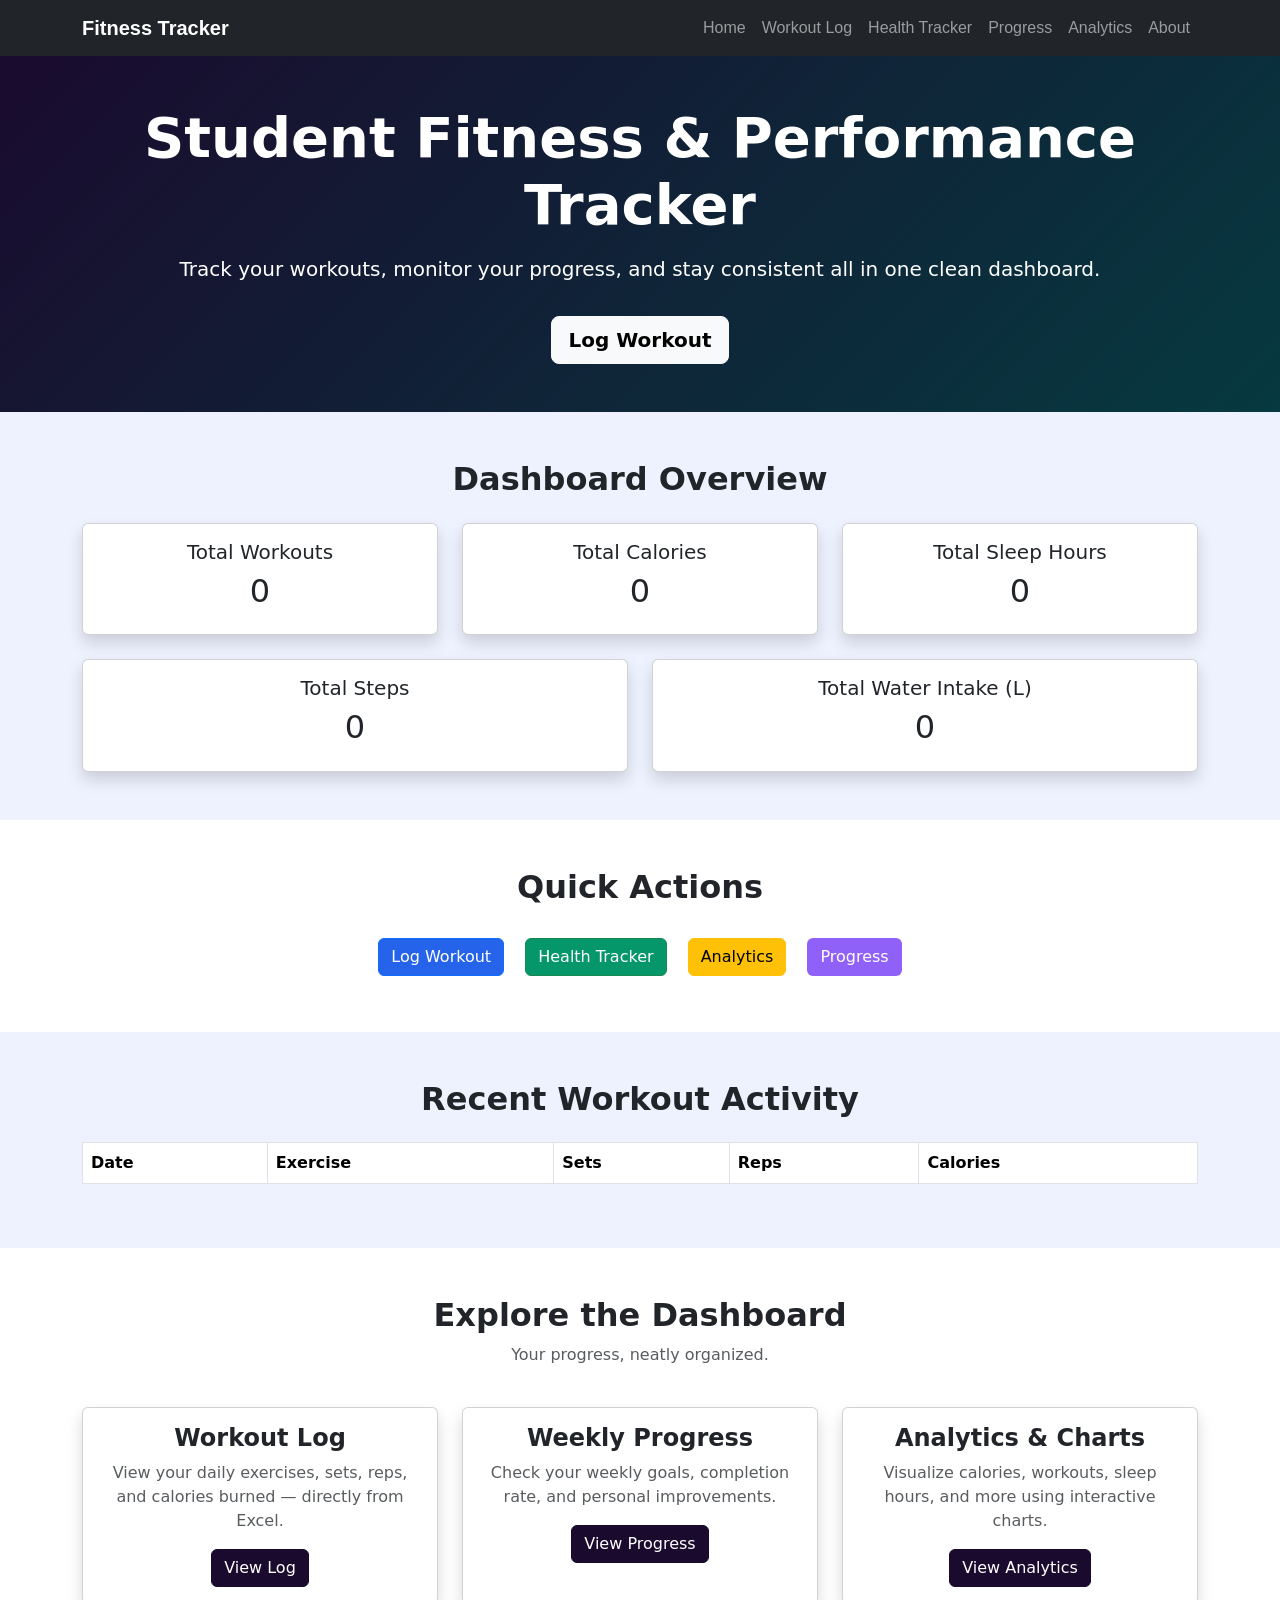
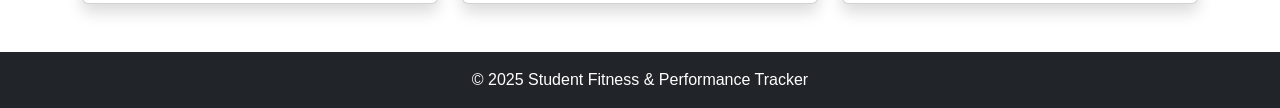
==== index.html @ c7f9c243 "rename to lowercase index" ====
<!doctype html>
<html lang="en">
  <head>
    <meta charset="UTF-8" />
    <meta name="viewport" content="width=device-width, initial-scale=1.0" />
    <title>Student Fitness & Performance Tracker</title>

    <!-- Bootstrap CSS -->
    <link
      href="https://cdn.jsdelivr.net/npm/bootstrap@5.3.2/dist/css/bootstrap.min.css"
      rel="stylesheet"
    />

    <!-- Custom CSS -->
    <link rel="stylesheet" href="assets/css/style.css" />
  </head>

  <body>
    <!-- NAVBAR -->
    <nav
      class="navbar navbar-expand-lg navbar-dark bg-dark"
      style="
        font-family:
          &quot;Lucida Sans&quot;, &quot;Lucida Sans Regular&quot;,
          &quot;Lucida Grande&quot;, &quot;Lucida Sans Unicode&quot;, Geneva,
          Verdana, sans-serif;
      "
    >
      <div class="container">
        <a class="navbar-brand fw-bold" href="Index.html">Fitness Tracker</a>
        <button
          class="navbar-toggler"
          type="button"
          data-bs-toggle="collapse"
          data-bs-target="#navbarNav"
        >
          <span class="navbar-toggler-icon"></span>
        </button>

        <div class="collapse navbar-collapse" id="navbarNav">
          <ul class="navbar-nav ms-auto">
            <li class="nav-item">
              <a class="nav-link" href="index.html">Home</a>
            </li>
            <li class="nav-item">
              <a class="nav-link" href="Workout log.html">Workout Log</a>
            </li>
            <li class="nav-item">
              <a class="nav-link" href="health-tracker.html">Health Tracker</a>
            </li>
            <li class="nav-item">
              <a class="nav-link" href="Progress.html">Progress</a>
            </li>
            <li class="nav-item">
              <a class="nav-link" href="Analytics.html">Analytics</a>
            </li>
            <li class="nav-item">
              <a class="nav-link" href="about.html">About</a>
            </li>
          </ul>
        </div>
      </div>
    </nav>

    <!-- HERO SECTION -->
    <section
      class="py-5 text-white"
      style="background: linear-gradient(135deg, #1a0b2e, #063940)"
    >
      <div class="container text-center">
        <h1 class="display-4 fw-bold">Student Fitness & Performance Tracker</h1>
        <p class="lead mt-3">
          Track your workouts, monitor your progress, and stay consistent all in
          one clean dashboard.
        </p>
        <a href="Workout log.html" class="btn btn-light btn-lg mt-3 fw-bold"
          >Log Workout</a
        >
      </div>
    </section>

    <!-- DASHBOARD STATS -->
    <section class="py-5 bg-light" style="background-color: #eef2ff !important">
      <div class="container">
        <h2 class="text-center fw-bold mb-4">Dashboard Overview</h2>

        <div class="row g-4">
          <div class="col-md-4">
            <div class="card shadow text-center">
              <div class="card-body">
                <h5>Total Workouts</h5>
                <h2 id="totalWorkouts">0</h2>
              </div>
            </div>
          </div>

          <div class="col-md-4">
            <div class="card shadow text-center">
              <div class="card-body">
                <h5>Total Calories</h5>
                <h2 id="totalCalories">0</h2>
              </div>
            </div>
          </div>

          <div class="col-md-4">
            <div class="card shadow text-center">
              <div class="card-body">
                <h5>Total Sleep Hours</h5>
                <h2 id="totalSleep">0</h2>
              </div>
            </div>
          </div>

          <div class="col-md-6">
            <div class="card shadow text-center">
              <div class="card-body">
                <h5>Total Steps</h5>
                <h2 id="totalSteps">0</h2>
              </div>
            </div>
          </div>

          <div class="col-md-6">
            <div class="card shadow text-center">
              <div class="card-body">
                <h5>Total Water Intake (L)</h5>
                <h2 id="totalWater">0</h2>
              </div>
            </div>
          </div>
        </div>
      </div>
    </section>

    <!-- QUICK ACTIONS -->
    <section class="py-5">
      <div class="container text-center">
        <h2 class="fw-bold mb-4">Quick Actions</h2>

        <a
          href="Workout log.html"
          class="btn btn-primary m-2"
          style="background-color: #2563eb"
        >
          Log Workout
        </a>

        <a
          href="health-tracker.html"
          class="btn btn-success m-2"
          style="background-color: #059669"
        >
          Health Tracker
        </a>

        <a href="analytics.html" class="btn btn-warning m-2"> Analytics </a>

        <a
          href="progress.html"
          class="btn m-2"
          style="background-color: #9061f9; color: white"
        >
          Progress
        </a>
      </div>
    </section>

    <!-- RECENT WORKOUTS -->
    <section class="py-5 bg-light" style="background-color: #eef2ff !important">
      <div class="container">
        <h2 class="fw-bold text-center mb-4">Recent Workout Activity</h2>

        <div class="table-responsive">
          <table class="table table-bordered table-striped">
            <thead>
              <tr>
                <th>Date</th>
                <th>Exercise</th>
                <th>Sets</th>
                <th>Reps</th>
                <th>Calories</th>
              </tr>
            </thead>

            <tbody id="recentWorkoutsTable"></tbody>
          </table>
        </div>
      </div>
    </section>

    <!-- FEATURES SECTION -->
    <section class="py-5">
      <div class="container">
        <div class="row text-center mb-4">
          <h2 class="fw-bold">Explore the Dashboard</h2>
          <p class="text-muted">Your progress, neatly organized.</p>
        </div>

        <div class="row g-4">
          <!-- CARD 1 -->
          <div class="col-md-4">
            <div class="card h-100 shadow">
              <div class="card-body text-center">
                <h4 class="card-title fw-bold">Workout Log</h4>
                <p class="card-text text-muted">
                  View your daily exercises, sets, reps, and calories burned —
                  directly from Excel.
                </p>
                <a
                  href="Workout log.html"
                  class="btn btn-primary"
                  style="
                    background-color: #1a0b2e;
                    border-color: #1a0b2e;
                    color: white;
                  "
                  >View Log</a
                >
              </div>
            </div>
          </div>

          <!-- CARD 2 -->
          <div class="col-md-4">
            <div class="card h-100 shadow">
              <div class="card-body text-center">
                <h4 class="card-title fw-bold">Weekly Progress</h4>
                <p class="card-text text-muted">
                  Check your weekly goals, completion rate, and personal
                  improvements.
                </p>
                <a
                  href="progress.html"
                  class="btn btn-primary"
                  style="
                    background-color: #1a0b2e;
                    border-color: #1a0b2e;
                    color: white;
                  "
                  >View Progress</a
                >
              </div>
            </div>
          </div>

          <!-- CARD 3 -->
          <div class="col-md-4">
            <div class="card h-100 shadow">
              <div class="card-body text-center">
                <h4 class="card-title fw-bold">Analytics & Charts</h4>
                <p class="card-text text-muted">
                  Visualize calories, workouts, sleep hours, and more using
                  interactive charts.
                </p>
                <a
                  href="analytics.html"
                  class="btn btn-primary"
                  style="
                    background-color: #1a0b2e;
                    border-color: #1a0b2e;
                    color: white;
                  "
                  >View Analytics</a
                >
              </div>
            </div>
          </div>
        </div>
      </div>
    </section>

    <!-- FOOTER -->
    <footer
      class="bg-dark text-white text-center py-3"
      style="
        font-family:
          &quot;Lucida Sans&quot;, &quot;Lucida Sans Regular&quot;,
          &quot;Lucida Grande&quot;, &quot;Lucida Sans Unicode&quot;, Geneva,
          Verdana, sans-serif;
      "
    >
      <p class="mb-0">© 2025 Student Fitness & Performance Tracker</p>
    </footer>

    <!-- Bootstrap JS -->
    <script src="https://cdn.jsdelivr.net/npm/bootstrap@5.3.2/dist/js/bootstrap.bundle.min.js"></script>
    <script>
      const API_BASE =
        "https://student-fitness-performance-tracker-production.up.railway.app";

      async function loadDashboard() {
        try {
          const workouts = await fetch(
            `${API_BASE}/analytics/total-workouts`,
          ).then((res) => res.json());

          document.getElementById("totalWorkouts").innerText = workouts;

          const calories = await fetch(
            `${API_BASE}/analytics/total-calories`,
          ).then((res) => res.json());

          document.getElementById("totalCalories").innerText = calories;

          const sleep = await fetch(`${API_BASE}/analytics/total-sleep`).then(
            (res) => res.json(),
          );

          document.getElementById("totalSleep").innerText = sleep;

          const steps = await fetch(`${API_BASE}/analytics/total-steps`).then(
            (res) => res.json(),
          );

          document.getElementById("totalSteps").innerText = steps;

          const water = await fetch(`${API_BASE}/analytics/total-water`).then(
            (res) => res.json(),
          );

          document.getElementById("totalWater").innerText = water;
        } catch (error) {
          console.error(error);
        }
      }

      async function loadRecentWorkouts() {
        try {
          const workouts = await fetch(`${API_BASE}/workouts`).then((res) =>
            res.json(),
          );

          const table = document.getElementById("recentWorkoutsTable");

          table.innerHTML = "";

          workouts
            .slice(-5)
            .reverse()
            .forEach((workout) => {
              table.innerHTML += `
          <tr>
            <td>${workout.workoutDate}</td>
            <td>${workout.exercise}</td>
            <td>${workout.setsDone}</td>
            <td>${workout.repsDone}</td>
            <td>${workout.caloriesBurned}</td>
          </tr>
        `;
            });
        } catch (error) {
          console.error(error);
        }
      }

      loadDashboard();
      loadRecentWorkouts();
    </script>
  </body>
</html>
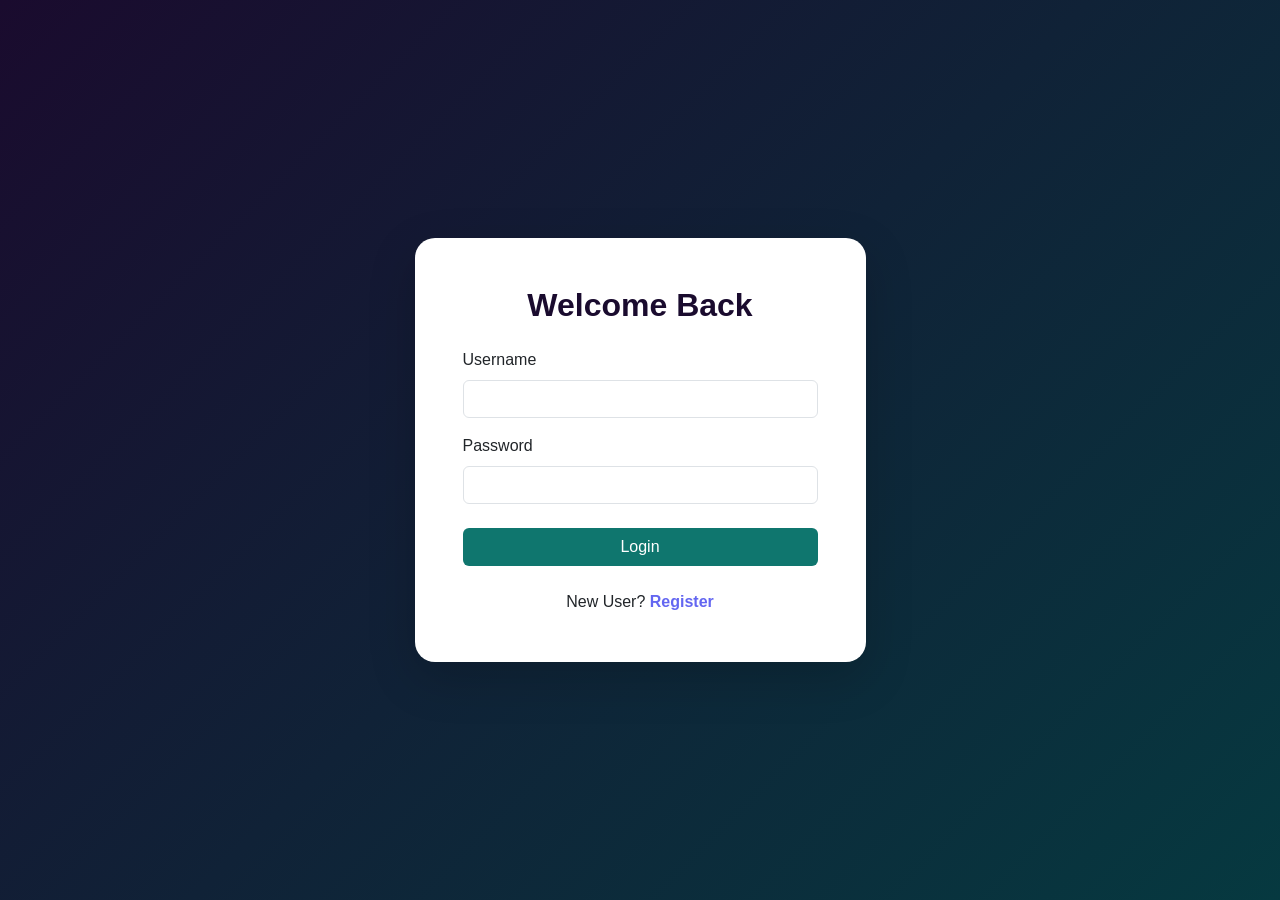
==== commit 25d147f1: "Added authentication system" ====
--- a/index.html
+++ b/index.html
@@ -55,7 +55,12 @@
               <a class="nav-link" href="Analytics.html">Analytics</a>
             </li>
             <li class="nav-item">
-              <a class="nav-link" href="about.html">About</a>
+              <a class="nav-link" href="About.html">About</a>
+            </li>
+            <li class="nav-item">
+              <a class="nav-link text-danger" href="#" onclick="logout()">
+                Logout
+              </a>
             </li>
           </ul>
         </div>
@@ -286,6 +291,10 @@
     <!-- Bootstrap JS -->
     <script src="https://cdn.jsdelivr.net/npm/bootstrap@5.3.2/dist/js/bootstrap.bundle.min.js"></script>
     <script>
+      if (!localStorage.getItem("userId")) {
+        window.location.href = "login.html";
+      }
+
       const API_BASE =
         "https://student-fitness-performance-tracker-production.up.railway.app";
 
@@ -341,7 +350,7 @@
             .forEach((workout) => {
               table.innerHTML += `
           <tr>
-            <td>${workout.workoutDate}</td>
+            <td>${formatDate(workout.workoutDate)}</td>
             <td>${workout.exercise}</td>
             <td>${workout.setsDone}</td>
             <td>${workout.repsDone}</td>
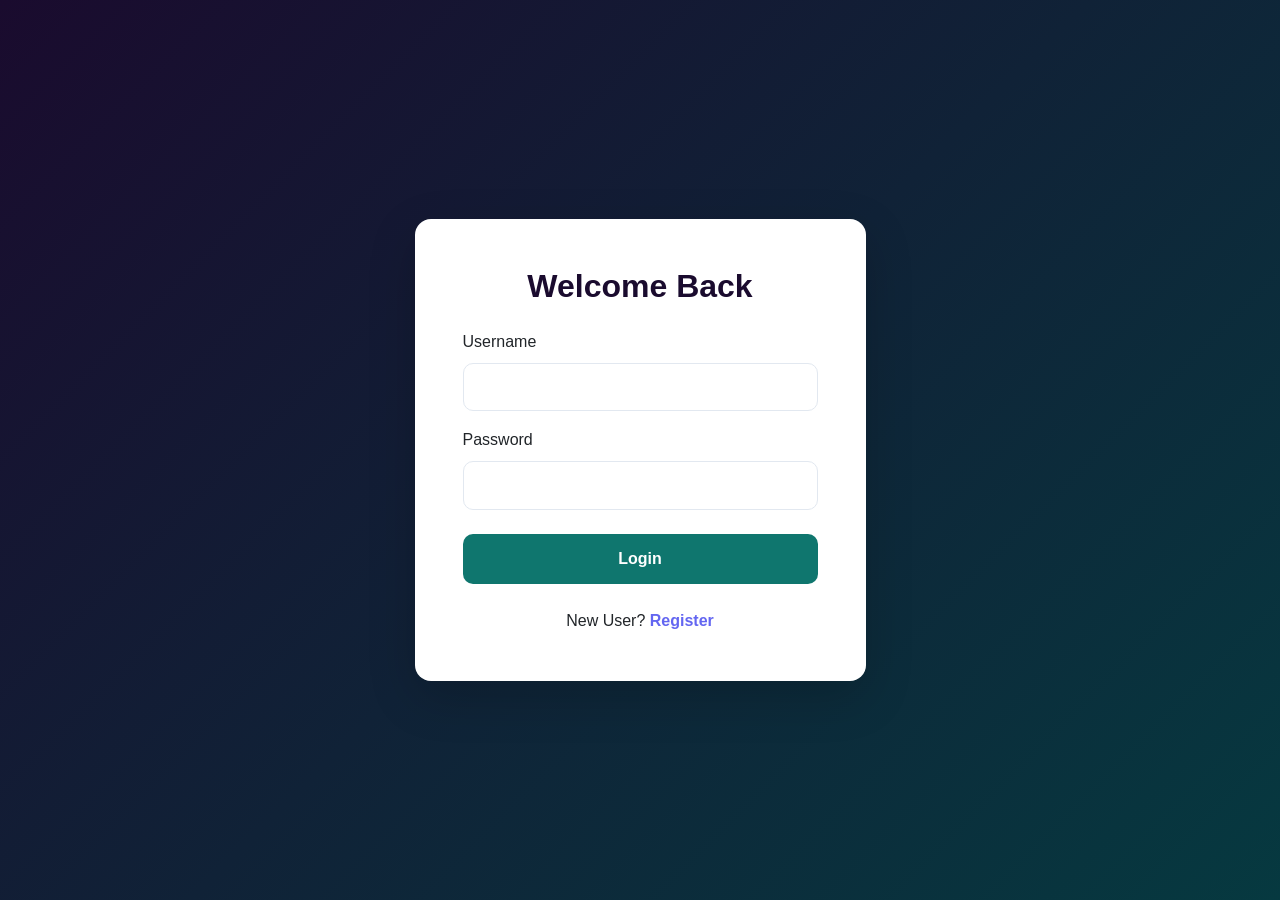
==== commit 1b140de0: "Improve responsive design for mobile" ====
--- a/index.html
+++ b/index.html
@@ -291,40 +291,73 @@
     <!-- Bootstrap JS -->
     <script src="https://cdn.jsdelivr.net/npm/bootstrap@5.3.2/dist/js/bootstrap.bundle.min.js"></script>
     <script>
-      if (!localStorage.getItem("userId")) {
+      function getCookie(name) {
+        const value = `; ${document.cookie}`;
+        const parts = value.split(`; ${name}=`);
+        if (parts.length === 2) return parts.pop().split(';').shift();
+        return null;
+      }
+
+      let userId = null;
+      try {
+        userId = localStorage.getItem("userId");
+      } catch (e) {
+        console.warn("localStorage error:", e);
+      }
+      if (!userId) {
+        userId = getCookie("userId");
+      }
+
+      if (!userId) {
         window.location.href = "login.html";
       }
 
       const API_BASE =
         "https://student-fitness-performance-tracker-production.up.railway.app";
+
+      function formatDate(dateString) {
+        const date = new Date(dateString);
+        const day = String(date.getDate()).padStart(2, "0");
+        const month = String(date.getMonth() + 1).padStart(2, "0");
+        const year = date.getFullYear();
+        return `${day}-${month}-${year}`;
+      }
+
+      function logout() {
+        try {
+          localStorage.removeItem("userId");
+        } catch (e) {}
+        document.cookie = "userId=;path=/;expires=Thu, 01 Jan 1970 00:00:00 UTC;";
+        window.location.href = "login.html";
+      }
 
       async function loadDashboard() {
         try {
           const workouts = await fetch(
-            `${API_BASE}/analytics/total-workouts`,
+            `${API_BASE}/analytics/total-workouts/${userId}`,
           ).then((res) => res.json());
 
           document.getElementById("totalWorkouts").innerText = workouts;
 
           const calories = await fetch(
-            `${API_BASE}/analytics/total-calories`,
+            `${API_BASE}/analytics/total-calories/${userId}`,
           ).then((res) => res.json());
 
           document.getElementById("totalCalories").innerText = calories;
 
-          const sleep = await fetch(`${API_BASE}/analytics/total-sleep`).then(
+          const sleep = await fetch(`${API_BASE}/analytics/total-sleep/${userId}`).then(
             (res) => res.json(),
           );
 
           document.getElementById("totalSleep").innerText = sleep;
 
-          const steps = await fetch(`${API_BASE}/analytics/total-steps`).then(
+          const steps = await fetch(`${API_BASE}/analytics/total-steps/${userId}`).then(
             (res) => res.json(),
           );
 
           document.getElementById("totalSteps").innerText = steps;
 
-          const water = await fetch(`${API_BASE}/analytics/total-water`).then(
+          const water = await fetch(`${API_BASE}/analytics/total-water/${userId}`).then(
             (res) => res.json(),
           );
 
@@ -336,9 +369,9 @@
 
       async function loadRecentWorkouts() {
         try {
-          const workouts = await fetch(`${API_BASE}/workouts`).then((res) =>
-            res.json(),
-          );
+          const workouts = await fetch(
+            `${API_BASE}/workouts/user/${userId}`,
+          ).then((res) => res.json());
 
           const table = document.getElementById("recentWorkoutsTable");
 
--- a/assets/css/style.css
+++ b/assets/css/style.css
@@ -0,0 +1,439 @@
+/* ==========================================
+   STUDENT FITNESS & PERFORMANCE TRACKER CSS
+   ========================================== */
+
+/* --- Custom Variables & Theme System --- */
+:root {
+  --primary-gradient: linear-gradient(135deg, #1a0b2e, #063940);
+  --accent-color: #6e43ff;
+  --success-color: #0f766e;
+  --info-color: #2563eb;
+  --warning-color: #f59e0b;
+  --danger-color: #8b1e3f;
+  --card-bg: #ffffff;
+  --input-border: #e2e8f0;
+  --text-dark: #1e293b;
+  --text-muted: #64748b;
+  --font-family:
+    "Lucida Sans", "Lucida Sans Regular", "Lucida Grande",
+    "Lucida Sans Unicode", Geneva, Verdana, sans-serif;
+
+  /* Color Coding for Health Stats */
+  --stat-workout: #6366f1;
+  --stat-calories: #ef4444;
+  --stat-sleep: #10b981;
+  --stat-steps: #f59e0b;
+  --stat-water: #06b6d4;
+}
+
+/* --- Base Elements --- */
+body {
+  font-family: var(--font-family);
+  color: var(--text-dark);
+  background-color: #f8fafc;
+  line-height: 1.6;
+  overflow-x: hidden;
+}
+
+h1,
+h2,
+h3,
+h4,
+h5,
+h6 {
+  font-weight: 700;
+  color: #0f172a;
+}
+
+/* --- Premium Header & Hero --- */
+header,
+.hero-section,
+section[style*="linear-gradient"] {
+  background: var(--primary-gradient) !important;
+  padding: 4rem 1.5rem !important;
+  position: relative;
+  overflow: hidden;
+}
+
+/* Ensure page hero headers are always white */
+header h1, header h2, header h3,
+.hero-section h1, .hero-section h2, .hero-section h3,
+section[style*="linear-gradient"] h1,
+section[style*="linear-gradient"] h2,
+section[style*="linear-gradient"] h3 {
+  color: #ffffff !important;
+}
+
+/* Ensure subtext below hero headers is white and normal weight (not bold) */
+header p,
+.hero-section p,
+section[style*="linear-gradient"] p {
+  color: rgba(255, 255, 255, 0.9) !important;
+  font-weight: normal !important;
+}
+
+header::before,
+.hero-section::before,
+section[style*="linear-gradient"]::before {
+  content: "";
+  position: absolute;
+  top: -50%;
+  left: -50%;
+  width: 200%;
+  height: 200%;
+  background: radial-gradient(
+    circle,
+    rgba(110, 67, 255, 0.1) 0%,
+    rgba(0, 0, 0, 0) 60%
+  );
+  pointer-events: none;
+  animation: pulse-ambient 15s infinite alternate;
+}
+
+@keyframes pulse-ambient {
+  0% {
+    transform: rotate(0deg) scale(1);
+  }
+  100% {
+    transform: rotate(180deg) scale(1.1);
+  }
+}
+
+/* --- Navbar styling --- */
+.navbar {
+  backdrop-filter: blur(8px);
+  -webkit-backdrop-filter: blur(8px);
+  background-color: rgba(15, 23, 42, 0.95) !important;
+  border-bottom: 1px solid rgba(255, 255, 255, 0.08);
+  font-family: var(--font-family);
+}
+
+.navbar-brand {
+  letter-spacing: 0.5px;
+  background: linear-gradient(to right, #ffffff, #93c5fd);
+  -webkit-background-clip: text;
+  -webkit-text-fill-color: transparent;
+}
+
+.nav-link {
+  font-weight: 500;
+  transition:
+    color 0.2s ease,
+    transform 0.2s ease;
+}
+
+.nav-link:hover {
+  color: #60a5fa !important;
+  transform: translateY(-1px);
+}
+
+.nav-link.active {
+  color: #3b82f6 !important;
+  font-weight: 700;
+}
+
+/* --- Custom Card Styling --- */
+.card {
+  background-color: var(--card-bg);
+  border: 1px solid rgba(226, 232, 240, 0.8);
+  border-radius: 16px !important;
+  transition:
+    transform 0.3s cubic-bezier(0.4, 0, 0.2, 1),
+    box-shadow 0.3s ease;
+  overflow: hidden;
+}
+
+.card:hover {
+  transform: translateY(-5px);
+  box-shadow:
+    0 12px 20px -8px rgba(0, 0, 0, 0.08),
+    0 4px 6px -2px rgba(0, 0, 0, 0.04) !important;
+}
+
+.card-title {
+  color: #0f172a;
+}
+
+/* --- Stat Card Highlight Borders --- */
+#totalWorkouts {
+  color: var(--stat-workout);
+}
+#totalWorkouts + h5,
+.card:has(#totalWorkouts),
+.card:has(#totalWorkoutsByUser) {
+  border-top: 4px solid var(--stat-workout) !important;
+}
+
+#totalCalories {
+  color: var(--stat-calories);
+}
+#totalCalories + h5,
+.card:has(#totalCalories),
+.card:has(#totalCaloriesByUser) {
+  border-top: 4px solid var(--stat-calories) !important;
+}
+
+#totalSleep {
+  color: var(--stat-sleep);
+}
+#totalSleep + h5,
+.card:has(#totalSleep),
+.card:has(#totalSleepByUser) {
+  border-top: 4px solid var(--stat-sleep) !important;
+}
+
+#totalSteps {
+  color: var(--stat-steps);
+}
+#totalSteps + h5,
+.card:has(#totalSteps),
+.card:has(#totalStepsByUser) {
+  border-top: 4px solid var(--stat-steps) !important;
+}
+
+#totalWater {
+  color: var(--stat-water);
+}
+#totalWater + h5,
+.card:has(#totalWater),
+.card:has(#totalWaterByUser) {
+  border-top: 4px solid var(--stat-water) !important;
+}
+
+/* --- Modern Forms --- */
+.form-control {
+  border: 1.5px solid var(--input-border);
+  border-radius: 10px;
+  padding: 0.75rem 1rem;
+  transition:
+    border-color 0.2s ease,
+    box-shadow 0.2s ease;
+  font-size: 0.95rem;
+}
+
+.form-control:focus {
+  border-color: var(--accent-color);
+  box-shadow: 0 0 0 4px rgba(110, 67, 255, 0.12);
+  outline: none;
+}
+
+button[type="submit"],
+.btn-primary,
+.btn-success,
+.btn-info,
+.btn-warning {
+  border-radius: 10px;
+  padding: 0.75rem 1.5rem;
+  font-weight: 600;
+  transition:
+    transform 0.2s ease,
+    filter 0.2s ease,
+    box-shadow 0.2s ease;
+}
+
+button[type="submit"]:hover,
+.btn:hover {
+  filter: brightness(1.08);
+  transform: translateY(-1px);
+}
+
+button[type="submit"]:active,
+.btn:active {
+  transform: translateY(1px);
+}
+
+/* --- Elegant Tables --- */
+.table-responsive {
+  border-radius: 12px;
+  overflow: hidden;
+  background: #ffffff;
+  border: 1px solid #e2e8f0;
+}
+
+.table {
+  margin-bottom: 0;
+}
+
+.table th {
+  background-color: #0f172a !important;
+  color: #ffffff !important;
+  font-weight: 600;
+  text-transform: uppercase;
+  font-size: 0.8rem;
+  letter-spacing: 0.5px;
+  padding: 1rem !important;
+}
+
+.table td {
+  padding: 1rem !important;
+  vertical-align: middle;
+  border-color: #f1f5f9;
+  font-size: 0.95rem;
+}
+
+.table-striped tbody tr:nth-of-type(odd) {
+  background-color: rgba(248, 250, 252, 0.8);
+}
+
+/* --- Custom Progress Bars --- */
+.progress {
+  background-color: #f1f5f9;
+  border-radius: 20px;
+  overflow: hidden;
+  box-shadow: inset 0 2px 4px rgba(0, 0, 0, 0.02);
+}
+
+.progress-bar {
+  border-radius: 20px;
+  font-weight: 700;
+  font-size: 0.85rem;
+  letter-spacing: 0.5px;
+  transition: width 0.8s cubic-bezier(0.4, 0, 0.2, 1);
+}
+
+/* --- FOOTER --- */
+footer {
+  background-color: #0f172a !important;
+  border-top: 1px solid #1e293b;
+  padding: 2rem 1rem !important;
+  color: #94a3b8 !important;
+}
+
+footer p {
+  font-size: 0.9rem;
+}
+
+/* ==========================================
+   MEDIA QUERIES FOR RESPONSIVENESS
+   ========================================== */
+
+/* Tablet & Mobile Viewports */
+@media (max-width: 992px) {
+  header,
+  .hero-section,
+  section[style*="linear-gradient"] {
+    padding: 3rem 1rem !important;
+  }
+
+  header h1,
+  .hero-section h1 {
+    font-size: 2.2rem !important;
+  }
+}
+
+@media (max-width: 768px) {
+  /* Layout adjustments */
+  .container {
+    padding-left: 1.25rem;
+    padding-right: 1.25rem;
+  }
+
+  /* Font scaling */
+  header h1,
+  .hero-section h1 {
+    font-size: 1.8rem !important;
+  }
+
+  header h2,
+  .hero-section h2 {
+    font-size: 1.5rem !important;
+  }
+
+  h2 {
+    font-size: 1.6rem !important;
+  }
+
+  h4 {
+    font-size: 1.25rem !important;
+  }
+
+  /* Stacked card grids */
+  .row.g-4 {
+    --bs-gutter-y: 1.25rem;
+  }
+
+  /* Input fields stack nicely on mobile */
+  .card-body form .row.g-3 {
+    --bs-gutter-y: 1rem;
+  }
+
+  .card-body form .row.g-3 > [class*="col-"] {
+    width: 100% !important;
+  }
+
+  /* Tables formatting for mobile card-view fallback or scroll */
+  .table-responsive {
+    margin-bottom: 1.5rem;
+    overflow-x: auto;
+    -webkit-overflow-scrolling: touch;
+  }
+
+  .table th,
+  .table td {
+    padding: 0.75rem 0.5rem !important;
+    font-size: 0.85rem;
+  }
+
+  /* Navbar mobile alignment */
+  .navbar-nav {
+    padding-top: 1rem;
+    padding-bottom: 1rem;
+    text-align: center;
+  }
+
+  .navbar-nav .nav-item {
+    margin: 0.5rem 0;
+  }
+
+  /* About page specific adjustments */
+  .flex-md-row-reverse {
+    flex-direction: column !important;
+  }
+
+  img.img-fluid {
+    margin-bottom: 1.5rem;
+  }
+}
+
+/* Small Mobile Screens */
+@media (max-width: 576px) {
+  header,
+  .hero-section,
+  section[style*="linear-gradient"] {
+    padding: 2.5rem 0.75rem !important;
+  }
+
+  header h1,
+  .hero-section h1 {
+    font-size: 1.5rem !important;
+  }
+
+  /* Single-column grid for statistics card list on extra small devices */
+  .col-md-4,
+  .col-md-6,
+  .col-md-3 {
+    width: 100% !important;
+  }
+
+  /* Make delete and edit buttons wider for easier tap targets */
+  .btn-sm {
+    padding: 0.4rem 0.8rem !important;
+    font-size: 0.8rem;
+    width: 100%;
+    margin-top: 0.25rem;
+  }
+
+  /* Smooth progress text for smaller screens */
+  .progress {
+    height: 20px !important;
+  }
+
+  .progress-bar {
+    font-size: 0.75rem;
+  }
+
+  /* Charts wrapping & padding */
+  canvas {
+    max-height: 280px !important;
+  }
+}
